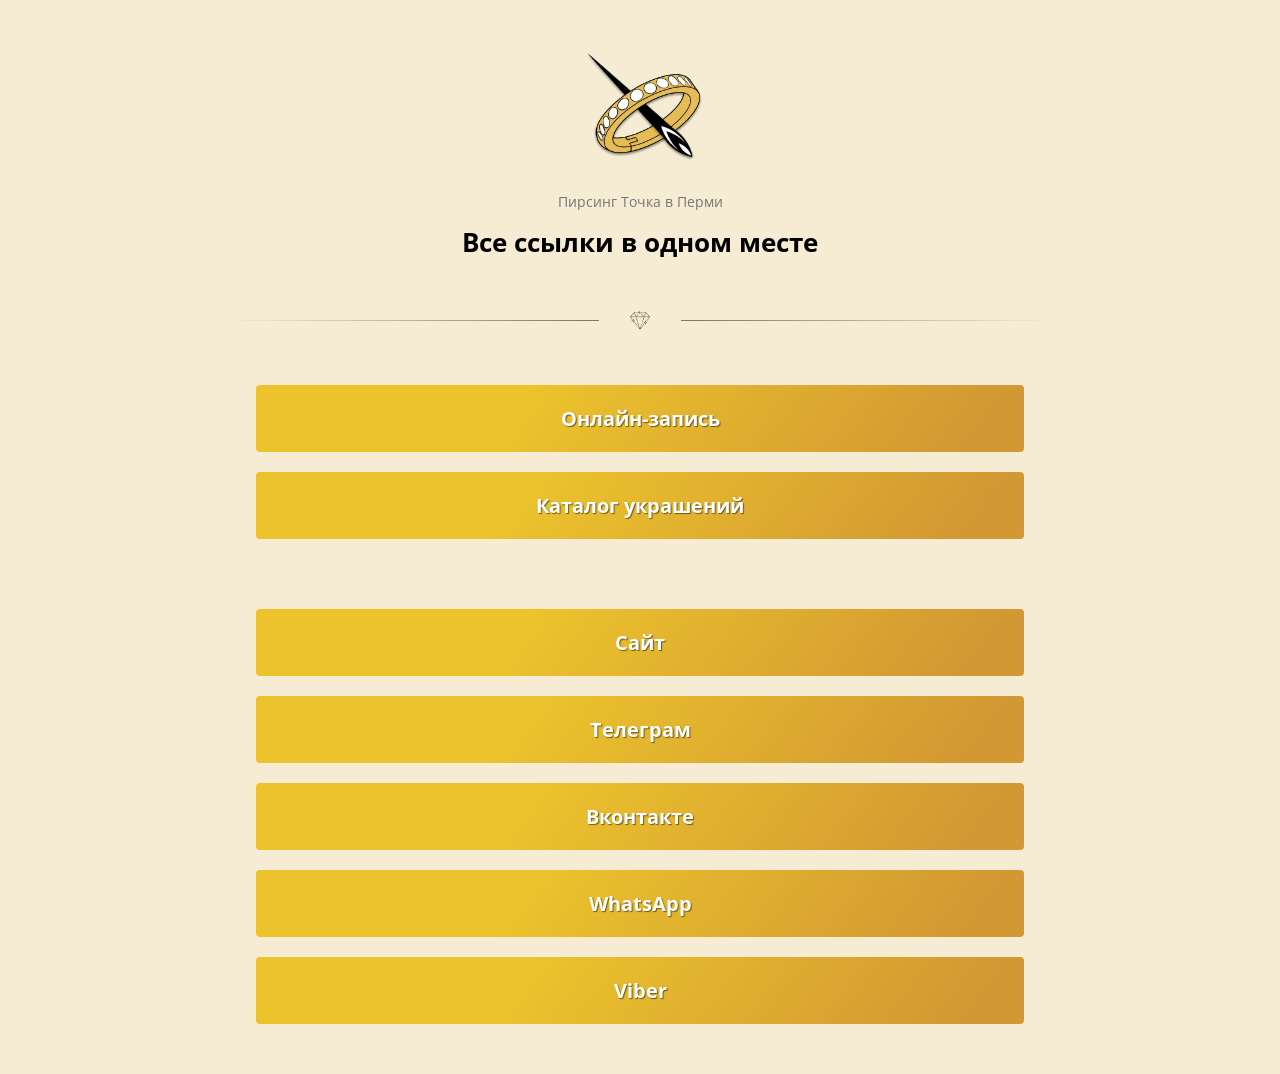
==== index.html @ 172e5ea1 "Add files via upload" ====
<!DOCTYPE html>
<html lang="ru">

<head>
	<title>Главная</title>
	<meta charset="UTF-8">
	<meta name="format-detection" content="telephone=no">
	<link rel="stylesheet" href="css/style.min.css?_v=20230524210618">
	<link rel="shortcut icon" href="favicon.ico">
	<!-- <meta name="robots" content="noindex, nofollow"> -->
	<meta name="viewport" content="width=device-width, initial-scale=1.0">
</head>

<body>
	<div class="wrapper">
		<header class="header">
			<div class="header__container">
				<div class="header__container-logo">
					<div><picture><source srcset="img/logo.webp" type="image/webp"><img class="header__container-logo-img" src="img/logo.png?_v=1684940778383" alt="Пирсинг Точка в Перми"></picture></div>
				</div>
				<div class="header__container-title">
					<h1>Пирсинг Точка в Перми</h1>
				</div>
				<div class="header__container-desc">
					Все ссылки в одном месте
				</div>
				<div class="header__container-delimiter">
					<div class="header__container-delimiter-img0">
						<picture><source srcset="img/diamond.webp" type="image/webp"><img class="header__container-delimiter-img" src="img/diamond.png?_v=1684940778383" alt="Пирсинг алмаз"></picture>
					</div>
				</div>
			</div>
		</header>
		<main class="page">
			<button class="page__btn"><a class="page__btn-link" href="https://dikidi.ru/#widget=109982">Онлайн-запись</a></button>
			<button class="page__btn"><a class="page__btn-link" href="https://vk.com/market-153256844?section=album_4">Каталог украшений</a></button>
			<div class="btn-block">
				<button class="page__btn2"><a class="page__btn-link2" href="http://piercing59.tilda.ws/">Сайт</a></button>
				<button class="page__btn2"><a class="page__btn-link2" href="https://dikidi.ru/#widget=109982">Телеграм</a></button>
				<button class="page__btn2"><a class="page__btn-link2" href="https://vk.com/piercing.perm">Вконтакте</a></button>
				<button class="page__btn2"><a class="page__btn-link2" href="https://wa.me/qr/RDBPQALSNXKYF1">WhatsApp</a></button>
				<button class="page__btn2"><a class="page__btn-link2" href="https://viber.click/79504783436">Viber</a></button>
			</div>
		</main>
		<footer class="footer">
			<div class="footer__container">
			</div>
		</footer>
	</div>
	<!-- <div class="hystmodal" id="myPopup" aria-hidden="true">
	<div class="hystmodal__wrap">
		<div class="hystmodal__window" role="dialog" aria-modal="true">
			<button data-hystclose class="hystmodal__close">Закрыть</button>
		</div>
	</div>
</div>
<div class="hystmodal" id="massageName" aria-hidden="true">
	<div class="hystmodal__wrap">
		<div class="hystmodal__window" role="dialog" aria-modal="true">
			<button data-hystclose class="hystmodal__close">Закрыть</button>
			Сообщение
		</div>
	</div>
</div>
 -->
	<script src="js/app.min.js?_v=20230524210618"></script>
	<script type="text/javascript" src="https://dikidi.ru/assets/js/widget_record/widget2.min.js"></script>
</body>

</html>
---- css/style.min.css ----
@charset "UTF-8";@import url(https://fonts.googleapis.com/css?family=Open+Sans:regular,600,italic&display=swap);*{padding:0;margin:0;border:0}*,:after,:before{-webkit-box-sizing:border-box;box-sizing:border-box}body,html{height:100%;min-width:320px}body{line-height:1;font-family:"Open Sans",sans-serif;font-size:1rem;-ms-text-size-adjust:100%;-moz-text-size-adjust:100%;-webkit-text-size-adjust:100%;-webkit-font-smoothing:antialiased}button,input,textarea{font-family:"Open Sans",sans-serif;font-size:inherit}button{cursor:pointer;color:inherit;background-color:inherit}a{color:inherit}a:link,a:visited{text-decoration:none}a:hover{text-decoration:none}ul li{list-style:none}img{vertical-align:top}h1,h2,h3,h4,h5,h6{font-weight:inherit;font-size:inherit}body{color:#000;background-color:#f6ebd3}.lock body{overflow:hidden;-ms-touch-action:none;touch-action:none}.wrapper{min-height:100%;display:-webkit-box;display:-ms-flexbox;display:flex;-webkit-box-orient:vertical;-webkit-box-direction:normal;-ms-flex-direction:column;flex-direction:column;overflow:hidden}.wrapper>main{-webkit-box-flex:1;-ms-flex:1 1 auto;flex:1 1 auto}.wrapper>*{min-width:0}[class*=__container]{max-width:51.25rem;-webkit-box-sizing:content-box;box-sizing:content-box;margin:0 auto;padding:0 .9375pxrem}[class*=__container_wide]{max-width:105rem}[class*=-ibg]{position:relative}[class*=-ibg] img{position:absolute;width:100%;height:100%;top:0;left:0;-o-object-fit:cover;object-fit:cover}[class*=-ibg_contain] img{-o-object-fit:contain;object-fit:contain}.header__container{display:-webkit-box;display:-ms-flexbox;display:flex;-webkit-box-orient:vertical;-webkit-box-direction:normal;-ms-flex-direction:column;flex-direction:column}.header__container-logo-img{width:150px;height:150px;border-radius:50%;display:block;margin-top:30px;-webkit-filter:drop-shadow(15px 15px 15px #222);filter:drop-shadow(0 0 0 #222)}.header__container-title{font-size:.875rem;color:#757575;margin-top:15px}.header__container-desc{font-size:1.625rem;font-weight:700;margin-top:20px}.header__container-delimiter{margin-top:50px;height:30px;width:100%;position:relative;text-align:center}.header__container-delimiter-img0{margin-top:5px;width:20px;height:20px}.header__container-delimiter-img{width:20px;height:20px}.header__container-delimiter::before{content:"";position:absolute;background:#000;background:-webkit-gradient(linear,left top,right top,from(#000),to(rgba(255,249,241,0)));background:-o-linear-gradient(left,#000 0,rgba(255,249,241,0) 100%);background:linear-gradient(90deg,#000 0,rgba(255,249,241,0) 100%);top:0;left:55%;width:45%;height:1px;opacity:.5;top:50%}.header__container-delimiter::after{content:"";position:absolute;background:#000;background:-webkit-gradient(linear,right top,left top,from(#000),to(rgba(255,249,241,0)));background:-o-linear-gradient(right,#000 0,rgba(255,249,241,0) 100%);background:linear-gradient(-90deg,#000 0,rgba(255,249,241,0) 100%);width:45%;height:1px;opacity:.5;top:50%;right:55%}.page{text-align:center;margin-top:30px;margin-bottom:50px}.page__btn{width:60%;padding:20px 0;margin:20px 0 0 0;border-radius:4px;background:#d29833;background:-o-linear-gradient(143deg,#d29833 8%,#ecc32c 66%);background:linear-gradient(307deg,#d29833 8%,#ecc32c 66%);position:relative;overflow:hidden}.page__btn:hover{background:#ecc32c;background:-o-linear-gradient(143deg,#ecc32c 8%,#d29833 66%);background:linear-gradient(307deg,#ecc32c 8%,#d29833 66%)}.page__btn::before{content:"";position:absolute;top:0;right:0;bottom:0;left:0;background-color:rgba(255,255,255,.6);width:30px;-webkit-transform:translate(-100px) rotate(30deg) scale(2);-ms-transform:translate(-100px) rotate(30deg) scale(2);transform:translate(-100px) rotate(30deg) scale(2);-webkit-animation:button-glare 10s infinite linear;animation:button-glare 10s infinite linear}@-webkit-keyframes button-glare{0%,90%{-webkit-filter:blur(0);filter:blur(0);-webkit-transform:translate(-100px) rotate(30deg) scale(2);transform:translate(-100px) rotate(30deg) scale(2)}100%{-webkit-filter:blur(10px);filter:blur(10px);-webkit-transform:translate(1000px) rotate(30deg) scale(2);transform:translate(1000px) rotate(30deg) scale(2)}}.page .btn-block{margin-top:50px}.page__btn-link{color:#fff;text-shadow:1px 1px 1px rgba(0,0,0,.5);font-size:20px;font-weight:700}.page__btn2{width:60%;padding:20px 0;margin-top:20px;border-radius:4px;background:#d29833;background:-o-linear-gradient(143deg,#d29833 8%,#ecc32c 66%);background:linear-gradient(307deg,#d29833 8%,#ecc32c 66%)}.page__btn2:hover{background:#ecc32c;background:-o-linear-gradient(143deg,#ecc32c 8%,#d29833 66%);background:linear-gradient(307deg,#ecc32c 8%,#d29833 66%)}.page__btn-link2{color:#fff;text-shadow:1px 1px 1px rgba(0,0,0,.5);font-size:20px;font-weight:700}
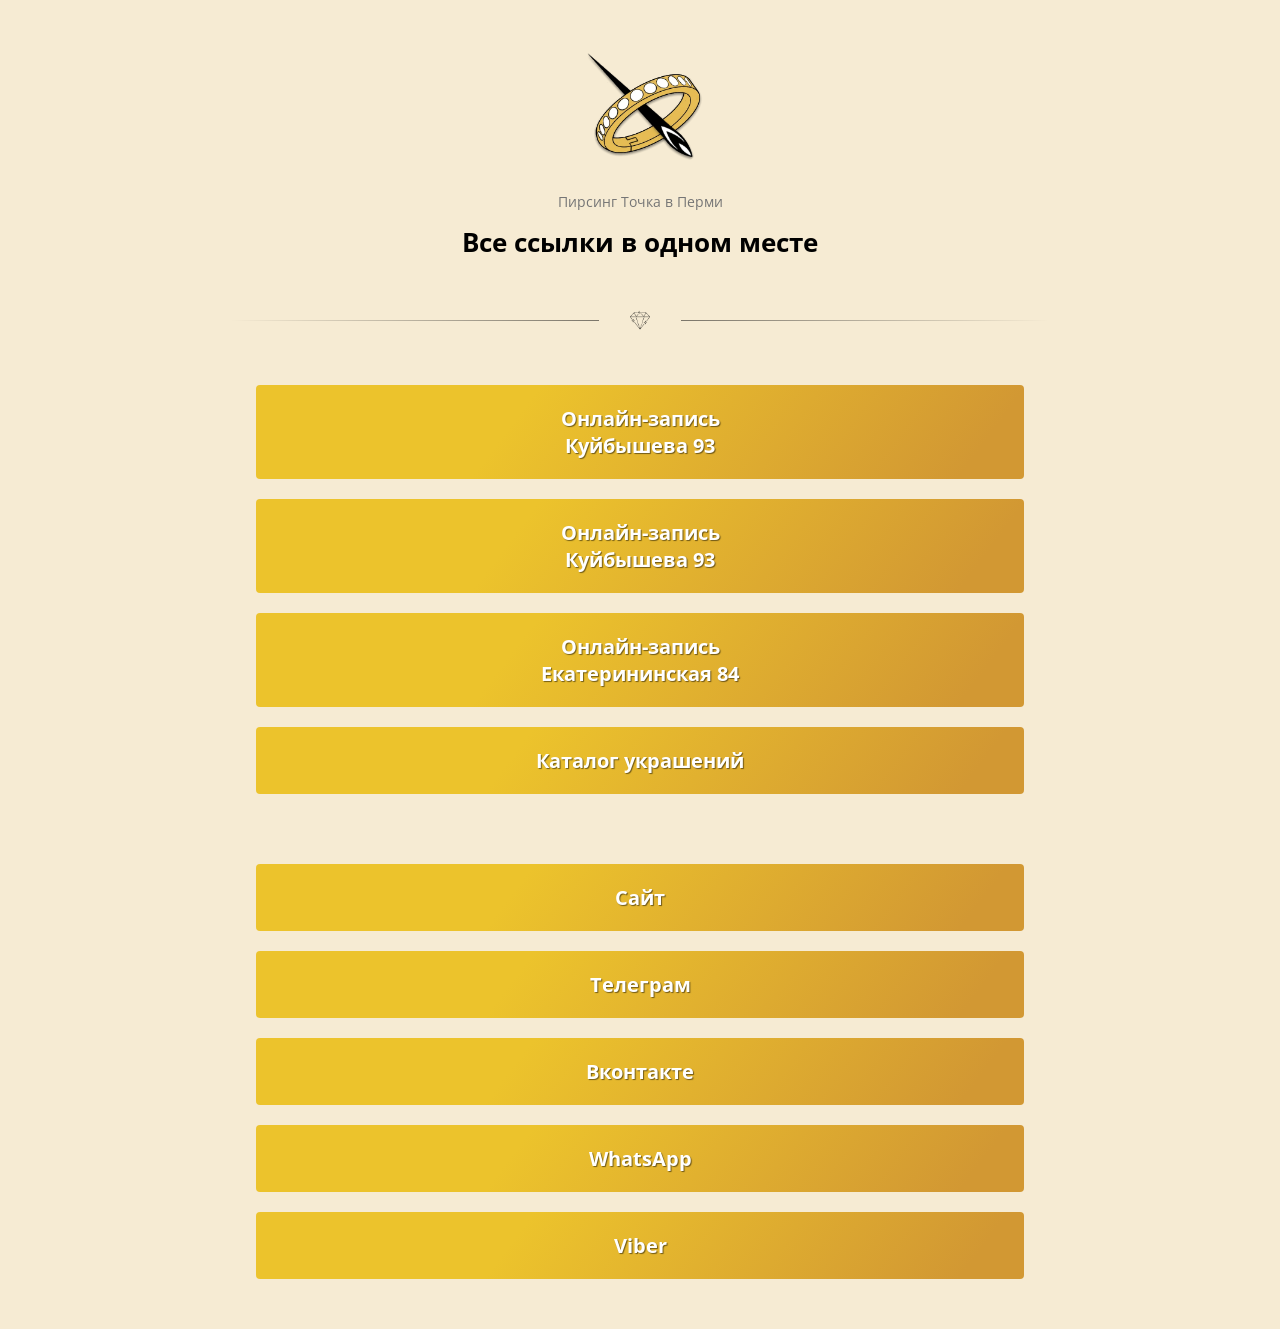
==== commit d870224c: "Update index.html" ====
--- a/index.html
+++ b/index.html
@@ -2,7 +2,7 @@
 <html lang="ru">
 
 <head>
-	<title>Главная</title>
+	<title>Пирсинг Точка в Перми</title>
 	<meta charset="UTF-8">
 	<meta name="format-detection" content="telephone=no">
 	<link rel="stylesheet" href="css/style.min.css?_v=20230524210618">
@@ -32,7 +32,9 @@
 			</div>
 		</header>
 		<main class="page">
-			<button class="page__btn"><a class="page__btn-link" href="https://dikidi.ru/#widget=109982">Онлайн-запись</a></button>
+			<button class="page__btn"><a class="page__btn-link" href="https://dikidi.ru/#widget=109982">Онлайн-запись<br><p>Куйбышева 93</p></a></button>
+			<button class="page__btn"><a class="page__btn-link" href="https://dikidi.ru/#widget=201150">Онлайн-запись<br><p>Куйбышева 93</p></a></button>
+			<button class="page__btn"><a class="page__btn-link" href="https://dikidi.ru/#widget=201607">Онлайн-запись<br><p>Екатерининская 84</p></a></button>
 			<button class="page__btn"><a class="page__btn-link" href="https://vk.com/market-153256844?section=album_4">Каталог украшений</a></button>
 			<div class="btn-block">
 				<button class="page__btn2"><a class="page__btn-link2" href="http://piercing59.tilda.ws/">Сайт</a></button>
@@ -67,4 +69,4 @@
 	<script type="text/javascript" src="https://dikidi.ru/assets/js/widget_record/widget2.min.js"></script>
 </body>
 
-</html>+</html>
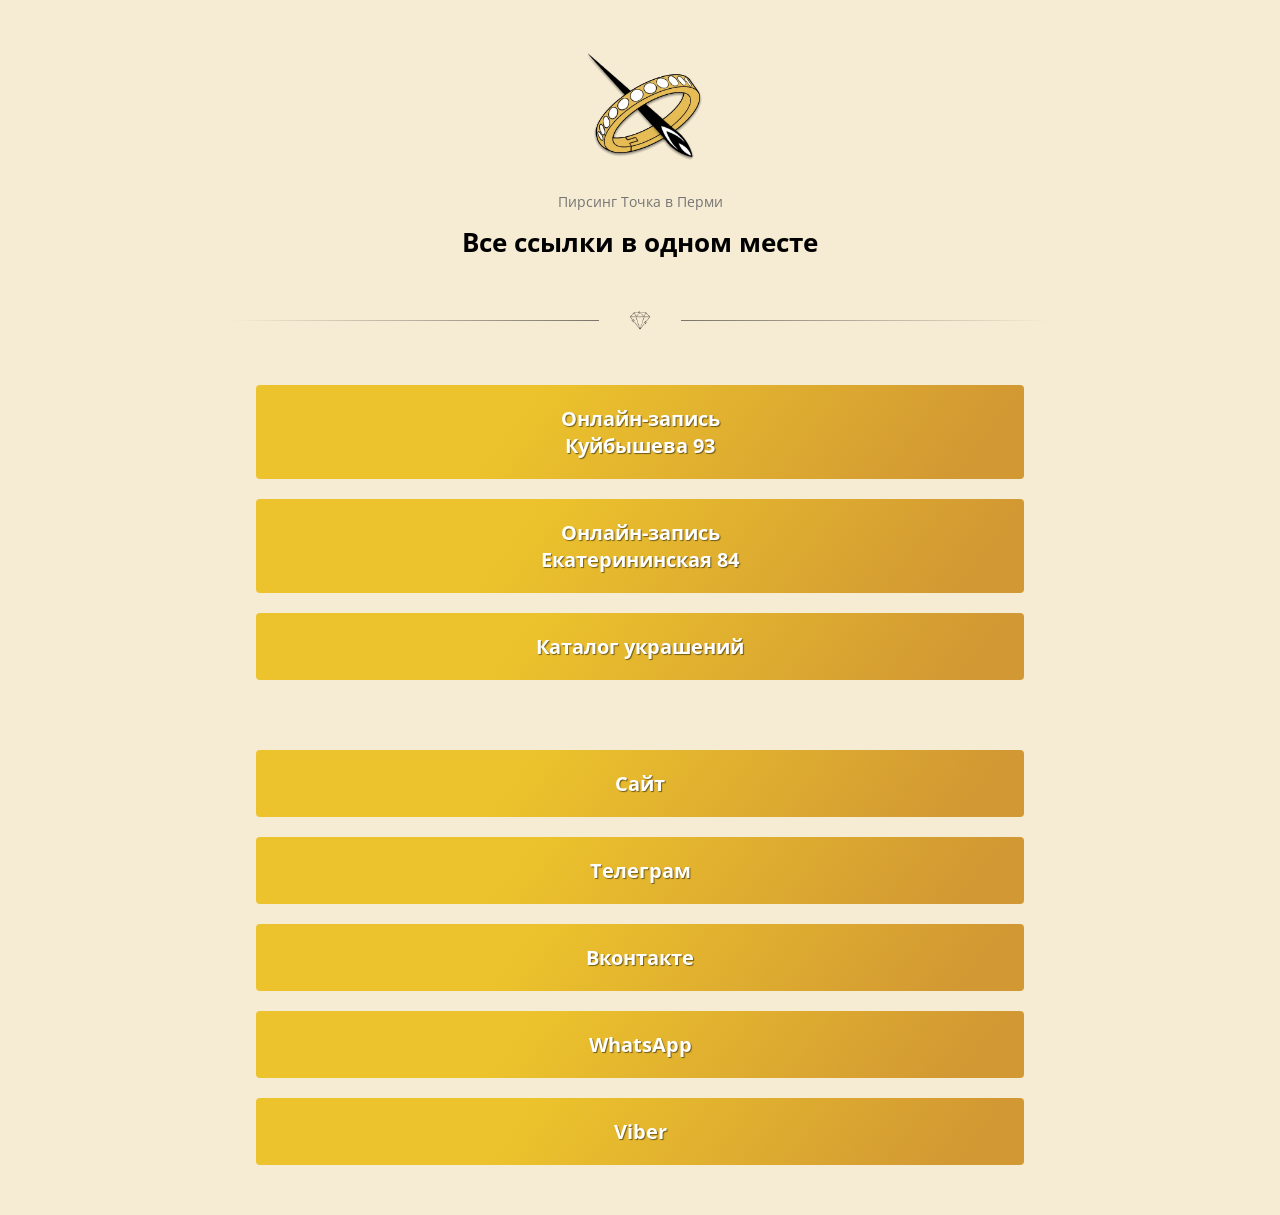
==== commit 8ec6a6ff: "Update index.html" ====
--- a/index.html
+++ b/index.html
@@ -32,8 +32,7 @@
 			</div>
 		</header>
 		<main class="page">
-			<button class="page__btn"><a class="page__btn-link" href="https://dikidi.ru/#widget=109982">Онлайн-запись<br><p>Куйбышева 93</p></a></button>
-			<button class="page__btn"><a class="page__btn-link" href="https://dikidi.ru/#widget=201150">Онлайн-запись<br><p>Куйбышева 93</p></a></button>
+			<button class="page__btn"><a class="page__btn-link" href="https://dikidi.ru/#widget=211587">Онлайн-запись<br><p>Куйбышева 93</p></a></button>
 			<button class="page__btn"><a class="page__btn-link" href="https://dikidi.ru/#widget=201607">Онлайн-запись<br><p>Екатерининская 84</p></a></button>
 			<button class="page__btn"><a class="page__btn-link" href="https://vk.com/market-153256844?section=album_4">Каталог украшений</a></button>
 			<div class="btn-block">
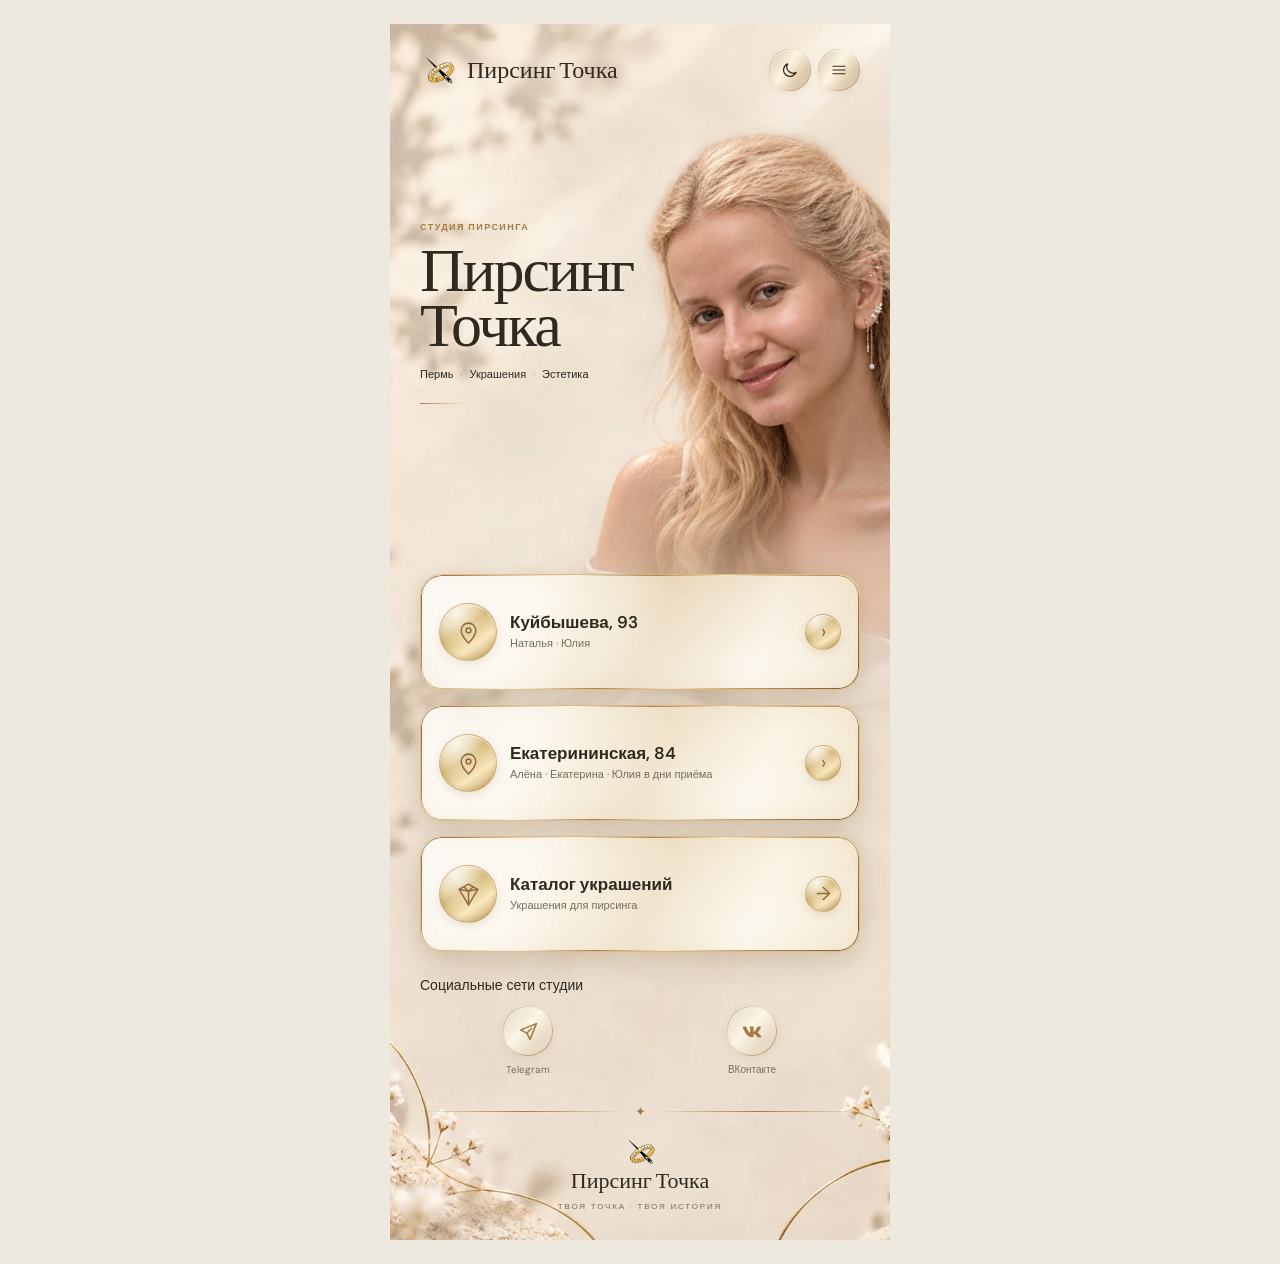
==== commit 103db28f: "Заменить содержимое сайта сборкой из dist" ====
--- a/index.html
+++ b/index.html
@@ -1,71 +1,96 @@
-<!DOCTYPE html>
-<html lang="ru">
+<!doctype html>
+<html lang="ru" data-theme="light">
+  <head>
+    <meta charset="utf-8">
+    <meta name="viewport" content="width=device-width, initial-scale=1">
+    <meta name="theme-color" content="#f3ece2">
+    <meta name="description" content="Студия пирсинга «Пирсинг Точка» в Перми. Два адреса, мастера и каталог украшений.">
+    <title>Пирсинг Точка — студия пирсинга в Перми</title>
+    <link rel="icon" href="logo-light.webp" type="image/png">
+    <link rel="stylesheet" href="style.css">
+    <script src="script.js" defer></script>
+  </head>
+  <body>
+    <main class="page-wrap">
+      <article class="profile profile--home" aria-label="Главная страница студии Пирсинг Точка">
+        <header class="topbar">
+          <a class="brand" href="./" aria-label="Пирсинг Точка — главная">
+            <span class="brand-mark"><img src="logo-light.webp" alt="" width="42" height="42"></span>
+            <span>Пирсинг Точка</span>
+          </a>
+          <div class="topbar-tools">
+            <button class="theme-toggle" id="themeToggle" type="button" aria-label="Переключить на тёмную тему" aria-pressed="false">
+            <svg class="theme-icon" viewBox="0 0 24 24" aria-hidden="true"><path d="M20.2 15.1A8.3 8.3 0 0 1 8.9 3.8 8.7 8.7 0 1 0 20.2 15.1Z"/></svg>
+            <span class="theme-toggle__text">Тёмная тема</span>
+            </button>
+            <button class="menu-toggle" id="menuToggle" type="button" aria-label="Открыть меню" aria-expanded="false" aria-controls="quickMenu">
+              <svg viewBox="0 0 24 24" aria-hidden="true"><path d="M4 7h16M4 12h16M4 17h16"/></svg>
+            </button>
+          </div>
+        </header>
+        <nav class="quick-menu" id="quickMenu" aria-label="Навигация по сайту" hidden>
+          <a href="index.html" aria-current="page"><span>Главная</span></a>
+          <a href="studio-kuibysheva.html"><span>Студия на Куйбышева</span><small>Куйбышева, 93</small></a>
+          <a href="studio-ekaterininskaya.html"><span>Студия на Екатерининской</span><small>Екатерининская, 84</small></a>
+          <a href="alena.html"><span>Мастер Алёна</span><small>Екатерининская, 84</small></a>
+          <a href="natalia.html"><span>Мастер Наталья</span><small>Куйбышева, 93</small></a>
+          <a href="julia.html"><span>Мастер Юлия</span><small>Куйбышева, 93</small></a>
+          <a href="ekaterina.html"><span>Мастер Екатерина</span><small>Екатерининская, 84</small></a>
+        </nav>
+
+        <section class="hero hero--home" aria-labelledby="siteTitle">
+          <div class="portrait-layer portrait-layer--alena portrait-layer--home">
+            <img src="alena.webp" alt="Алёна — мастер пирсинга" fetchpriority="high">
+          </div>
+          <div class="hero-copy home-copy">
+            <p class="eyebrow">Студия пирсинга</p>
+            <h1 id="siteTitle">Пирсинг<br>Точка</h1>
+            <p class="specialties">Пермь <span>·</span> Украшения <span>·</span> Эстетика</p>
+            <div class="metal-rule" aria-hidden="true"></div>
+          </div>
+        </section>
+
+        <section class="actions" aria-label="Адреса студий и каталог">
+          <a class="action-card address-card" href="studio-kuibysheva.html">
+            <span class="action-icon" aria-hidden="true">
+              <svg viewBox="0 0 24 24"><path d="M19 10c0 5-7 12-7 12S5 15 5 10a7 7 0 1 1 14 0Z"/><circle cx="12" cy="10" r="2.3"/></svg>
+            </span>
+            <span class="action-copy"><strong>Куйбышева, 93</strong><small>Наталья · Юлия</small></span>
+            <span class="action-arrow" aria-hidden="true">›</span>
+          </a>
+          <a class="action-card address-card" href="studio-ekaterininskaya.html">
+            <span class="action-icon" aria-hidden="true">
+              <svg viewBox="0 0 24 24"><path d="M19 10c0 5-7 12-7 12S5 15 5 10a7 7 0 1 1 14 0Z"/><circle cx="12" cy="10" r="2.3"/></svg>
+            </span>
+            <span class="action-copy"><strong>Екатерининская, 84</strong><small>Алёна · Екатерина · Юлия в дни приёма</small></span>
+            <span class="action-arrow" aria-hidden="true">›</span>
+          </a>
+          <a class="action-card" id="catalogLink" hidden>
+            <span class="action-icon" aria-hidden="true">
+              <svg viewBox="0 0 24 24"><path d="m12 2 9 5-9 15L3 7l9-5Z"/><path d="m3.5 7 8.5 2 8.5-2M12 9v13M7.5 4.5 12 9l4.5-4.5"/></svg>
+            </span>
+            <span class="action-copy"><strong>Каталог украшений</strong><small>Украшения для пирсинга</small></span>
+            <span class="action-arrow" aria-hidden="true">→</span>
+          </a>
+        </section>
+
+        <section class="social-section" id="socialSection" aria-labelledby="socialHeading" hidden>
+          <h2 id="socialHeading">Социальные сети студии</h2>
+          <nav class="social-links" id="socialLinks" aria-label="Социальные сети"></nav>
+        </section>
+
+        <footer class="footer">
+          <div class="footer-rule" aria-hidden="true"><span>✦</span></div>
+          <img class="footer-logo" src="logo-light.webp" alt="" width="42" height="42">
+          <p class="footer-brand">Пирсинг Точка</p>
+          <p class="footer-tagline">ТВОЯ ТОЧКА · ТВОЯ ИСТОРИЯ</p>
+        </footer>
+      </article>
+    </main>
+  </body>
+</html>
 
-<head>
-	<title>Пирсинг Точка в Перми</title>
-	<meta charset="UTF-8">
-	<meta name="format-detection" content="telephone=no">
-	<link rel="stylesheet" href="css/style.min.css?_v=20230524210618">
-	<link rel="shortcut icon" href="favicon.ico">
-	<!-- <meta name="robots" content="noindex, nofollow"> -->
-	<meta name="viewport" content="width=device-width, initial-scale=1.0">
-</head>
 
-<body>
-	<div class="wrapper">
-		<header class="header">
-			<div class="header__container">
-				<div class="header__container-logo">
-					<div><picture><source srcset="img/logo.webp" type="image/webp"><img class="header__container-logo-img" src="img/logo.png?_v=1684940778383" alt="Пирсинг Точка в Перми"></picture></div>
-				</div>
-				<div class="header__container-title">
-					<h1>Пирсинг Точка в Перми</h1>
-				</div>
-				<div class="header__container-desc">
-					Все ссылки в одном месте
-				</div>
-				<div class="header__container-delimiter">
-					<div class="header__container-delimiter-img0">
-						<picture><source srcset="img/diamond.webp" type="image/webp"><img class="header__container-delimiter-img" src="img/diamond.png?_v=1684940778383" alt="Пирсинг алмаз"></picture>
-					</div>
-				</div>
-			</div>
-		</header>
-		<main class="page">
-			<button class="page__btn"><a class="page__btn-link" href="https://dikidi.ru/#widget=211587">Онлайн-запись<br><p>Куйбышева 93</p></a></button>
-			<button class="page__btn"><a class="page__btn-link" href="https://dikidi.ru/#widget=201607">Онлайн-запись<br><p>Екатерининская 84</p></a></button>
-			<button class="page__btn"><a class="page__btn-link" href="https://vk.com/market-153256844?section=album_4">Каталог украшений</a></button>
-			<div class="btn-block">
-				<button class="page__btn2"><a class="page__btn-link2" href="http://piercing59.tilda.ws/">Сайт</a></button>
-				<button class="page__btn2"><a class="page__btn-link2" href="https://dikidi.ru/#widget=109982">Телеграм</a></button>
-				<button class="page__btn2"><a class="page__btn-link2" href="https://vk.com/piercing.perm">Вконтакте</a></button>
-				<button class="page__btn2"><a class="page__btn-link2" href="https://wa.me/qr/RDBPQALSNXKYF1">WhatsApp</a></button>
-				<button class="page__btn2"><a class="page__btn-link2" href="https://viber.click/79504783436">Viber</a></button>
-			</div>
-		</main>
-		<footer class="footer">
-			<div class="footer__container">
-			</div>
-		</footer>
-	</div>
-	<!-- <div class="hystmodal" id="myPopup" aria-hidden="true">
-	<div class="hystmodal__wrap">
-		<div class="hystmodal__window" role="dialog" aria-modal="true">
-			<button data-hystclose class="hystmodal__close">Закрыть</button>
-		</div>
-	</div>
-</div>
-<div class="hystmodal" id="massageName" aria-hidden="true">
-	<div class="hystmodal__wrap">
-		<div class="hystmodal__window" role="dialog" aria-modal="true">
-			<button data-hystclose class="hystmodal__close">Закрыть</button>
-			Сообщение
-		</div>
-	</div>
-</div>
- -->
-	<script src="js/app.min.js?_v=20230524210618"></script>
-	<script type="text/javascript" src="https://dikidi.ru/assets/js/widget_record/widget2.min.js"></script>
-</body>
 
-</html>
+
+
--- a/style.css
+++ b/style.css
@@ -0,0 +1,683 @@
+@import url('https://fonts.googleapis.com/css2?family=DM+Sans:wght@400;500;600;700&family=Instrument+Serif:ital@0;1&display=swap');
+
+:root {
+  color-scheme: light;
+  --page-text: #30291f;
+  --page-muted: #766c5f;
+  --page-ground: #eee9df;
+  --card-bg: rgba(250, 245, 235, .68);
+  --card-border: rgba(139, 111, 69, .22);
+  --control-bg: rgba(250, 245, 235, .46);
+  --glass-wash: rgba(255, 249, 238, .14);
+  --gold-flash: rgba(255, 247, 222, .78);
+  --gold-edge: rgba(174, 133, 72, .58);
+  --accent-gold: #a47d45;
+  --accent-soft: #ddc99f;
+  --shadow: 0 8px 22px rgba(65, 49, 29, .09);
+  font-synthesis: none;
+  text-rendering: optimizeLegibility;
+  -webkit-font-smoothing: antialiased;
+  -moz-osx-font-smoothing: grayscale;
+}
+
+html[data-theme="dark"] {
+  color-scheme: dark;
+  --page-text: #f1eadf;
+  --page-muted: #c4b9a7;
+  --page-ground: #111610;
+  --card-bg: rgba(18, 25, 19, .72);
+  --card-border: rgba(210, 177, 112, .3);
+  --control-bg: rgba(18, 25, 19, .5);
+  --glass-wash: rgba(219, 205, 169, .08);
+  --gold-flash: rgba(255, 240, 203, .62);
+  --gold-edge: rgba(218, 185, 122, .64);
+  --accent-gold: #d1ae70;
+  --accent-soft: #f0dbac;
+  --shadow: 0 8px 24px rgba(0, 0, 0, .14);
+}
+
+* { box-sizing: border-box; }
+html { min-width: 320px; min-height: 100%; background: var(--page-ground); }
+body {
+  min-width: 320px;
+  min-height: 100vh;
+  margin: 0;
+  color: var(--page-text);
+  background: var(--page-ground);
+  font-family: "DM Sans", Arial, sans-serif;
+  line-height: 1.5;
+  transition: color .25s ease, background-color .25s ease;
+}
+button, a { font: inherit; }
+a { color: inherit; }
+button:focus-visible, a:focus-visible { outline: 2px solid var(--accent-gold); outline-offset: 3px; }
+[hidden] { display: none !important; }
+.visually-hidden { position: absolute; width: 1px; height: 1px; padding: 0; overflow: hidden; clip: rect(0, 0, 0, 0); white-space: nowrap; clip-path: inset(50%); }
+
+.page-wrap { width: min(calc(100% - 28px), 500px); margin: 0 auto; padding: 14px 0 24px; }
+.profile {
+  position: relative;
+  display: flex;
+  flex-direction: column;
+  isolation: isolate;
+  min-height: 0;
+  --page-gutter: clamp(17px, 5vw, 30px);
+  padding: 14px var(--page-gutter) 24px;
+  overflow: hidden;
+  background: transparent;
+}
+.profile::before {
+  position: absolute;
+  z-index: -1;
+  inset: 0;
+  background: url("light-background.webp") center top / cover no-repeat;
+  content: "";
+  pointer-events: none;
+}
+html[data-theme="dark"] .profile::before { background-image: url("dark-background.webp"); }
+.topbar {
+  position: relative;
+  z-index: 8;
+  display: flex;
+  align-items: center;
+  justify-content: space-between;
+  gap: 10px;
+  min-height: 58px;
+  padding: 7px 0;
+  border: 0;
+  border-radius: 0;
+  background: transparent;
+  box-shadow: none;
+  backdrop-filter: blur(5px);
+  -webkit-backdrop-filter: blur(5px);
+}
+.brand { display: inline-flex; min-width: 0; align-items: center; gap: 9px; color: var(--page-text); text-decoration: none; font: 24px/1 "Instrument Serif", Georgia, serif; white-space: nowrap; }
+.brand-mark { display: grid; width: 38px; height: 38px; flex: 0 0 38px; place-items: center; }
+.brand-mark img, .footer-logo { width: 100%; height: 100%; object-fit: contain; }
+.topbar-tools { display: flex; flex: 0 0 auto; align-items: center; gap: 7px; }
+.theme-toggle, .menu-toggle {
+  display: inline-flex;
+  min-width: 42px;
+  min-height: 42px;
+  align-items: center;
+  justify-content: center;
+  gap: 7px;
+  padding: 8px 10px;
+  border: 1px solid transparent;
+  border-radius: 999px;
+  color: var(--page-text);
+  background: linear-gradient(var(--control-bg), var(--control-bg)) padding-box, linear-gradient(125deg, rgba(137,96,43,.58), rgba(255,244,215,.92) 43%, rgba(174,133,72,.66) 72%, rgba(115,79,36,.56)) border-box;
+  box-shadow: inset 0 1px 0 rgba(255,255,255,.58), 0 3px 10px rgba(91,66,34,.08);
+  backdrop-filter: blur(10px) saturate(112%);
+  -webkit-backdrop-filter: blur(10px) saturate(112%);
+  cursor: pointer;
+  transition: border-color .2s ease, transform .2s ease;
+}
+.theme-toggle:hover, .menu-toggle:hover { border-color: transparent; transform: translateY(-1px); box-shadow: inset 0 1px 0 rgba(255,255,255,.72), 0 4px 13px rgba(159,119,57,.2); }
+html[data-theme="dark"] .theme-toggle,
+html[data-theme="dark"] .menu-toggle {
+  background: linear-gradient(var(--control-bg),var(--control-bg)) padding-box, linear-gradient(125deg,rgba(119,86,43,.82),rgba(240,217,168,.88) 43%,rgba(189,152,91,.78) 72%,rgba(103,72,33,.76)) border-box;
+  box-shadow: inset 0 1px 0 rgba(255,255,255,.12), 0 3px 12px rgba(0,0,0,.14);
+}
+.theme-icon, .menu-toggle svg { width: 18px; height: 18px; fill: none; stroke: currentColor; stroke-width: 1.6; stroke-linecap: round; stroke-linejoin: round; }
+.theme-toggle { width: 42px; min-width: 42px; padding: 0; }
+.theme-toggle__text { display: none; }
+.menu-toggle { width: 42px; padding: 9px; }
+.quick-menu {
+  position: absolute;
+  z-index: 6;
+  top: 82px;
+  right: clamp(17px, 5vw, 28px);
+  display: grid;
+  min-width: 210px;
+  gap: 2px;
+  padding: 7px;
+  border: 1px solid var(--card-border);
+  border-radius: 16px;
+  background: var(--card-bg);
+  box-shadow: var(--shadow);
+  backdrop-filter: blur(14px);
+}
+.quick-menu a { display: flex; min-height: 54px; flex-direction: column; align-items: flex-start; justify-content: center; gap: 2px; padding: 8px 11px; border-radius: 10px; color: var(--page-text); font-size: 13px; text-decoration: none; }
+.quick-menu a small { color: var(--page-muted); font-size: 10px; line-height: 1.35; }
+.quick-menu a:hover, .quick-menu a[aria-current="page"] { background: rgba(170, 135, 78, .12); }
+
+.hero { position: relative; z-index: 1; min-height: 505px; margin-top: 7px; padding: 75px 0 76px; }
+.hero--home { min-height: 410px; padding: 42px 0 68px; }
+.hero-copy.home-copy { width: 60%; max-width: 245px; padding-top: 15px; }
+.home-copy h1 { font-size: clamp(40px, 12vw, 62px); line-height: .9; letter-spacing: -.035em; }
+.home-copy .eyebrow { max-width: 185px; font-size: 9px; letter-spacing: .16em; }
+.home-copy .specialties { max-width: 190px; margin-top: 12px; font-size: 11px; }
+.hero--home .portrait-layer { top: -34px; width: 100%; height: 680px; }
+.hero--home .portrait-layer img { right: clamp(-100px, -20vw, -64px); width: min(100%, 450px); }
+.portrait-layer {
+  position: absolute;
+  z-index: 1;
+  top: -68px;
+  right: calc(0px - var(--page-gutter));
+  width: 83%;
+  height: 680px;
+  pointer-events: none;
+}
+.portrait-layer img {
+  position: absolute;
+  top: 0;
+  right: 0;
+  display: block;
+  width: min(140%, 450px);
+  max-width: none;
+  height: auto;
+  object-fit: contain;
+  object-position: right top;
+  -webkit-mask-image: linear-gradient(to bottom, #000 0%, #000 56%, rgba(0,0,0,.9) 67%, rgba(0,0,0,.62) 79%, rgba(0,0,0,.22) 92%, transparent 100%);
+  mask-image: linear-gradient(to bottom, #000 0%, #000 56%, rgba(0,0,0,.9) 67%, rgba(0,0,0,.62) 79%, rgba(0,0,0,.22) 92%, transparent 100%);
+}
+.portrait-layer--alena img,
+.portrait-layer--julia img { right: -96px; }
+.portrait-layer--natalia img { right: 0; width: min(125%, 400px); }
+.portrait-layer--ekaterina img { right: -56px; }
+.hero::after {
+  position: absolute;
+  z-index: 2;
+  right: -8%;
+  bottom: -78px;
+  width: 76%;
+  height: 245px;
+  border-radius: 50%;
+  background: radial-gradient(ellipse at 68% 50%, var(--glass-wash), transparent 72%);
+  -webkit-backdrop-filter: blur(11px) saturate(108%);
+  backdrop-filter: blur(11px) saturate(108%);
+  -webkit-mask-image: radial-gradient(ellipse at 68% 50%, #000 0%, rgba(0,0,0,.65) 45%, transparent 76%);
+  mask-image: radial-gradient(ellipse at 68% 50%, #000 0%, rgba(0,0,0,.65) 45%, transparent 76%);
+  content: "";
+  pointer-events: none;
+}
+.hero-copy { position: relative; z-index: 3; width: 64%; max-width: 260px; padding: 50px 0 0; text-shadow: 0 1px 8px rgba(248, 242, 232, .72); }
+html[data-theme="dark"] .hero-copy { text-shadow: 0 1px 9px rgba(15, 20, 16, .92); }
+.eyebrow { margin: 0 0 8px; color: var(--accent-gold); font-size: 10px; font-weight: 700; letter-spacing: .2em; text-transform: uppercase; }
+h1, h2, .footer-brand { font-family: "Instrument Serif", Georgia, serif; font-weight: 400; }
+h1 { margin: 0; font-size: clamp(58px, 16vw, 74px); line-height: .95; letter-spacing: -.035em; }
+.specialties { max-width: 245px; margin: 15px 0 0; font-size: 13px; line-height: 1.55; }
+.specialties span { padding: 0 4px; color: var(--accent-gold); }
+.metal-rule { width: 52px; height: 1px; margin: 20px 0 20px; background: linear-gradient(90deg, var(--accent-gold), var(--accent-soft), transparent); }
+.address { display: flex; align-items: flex-start; gap: 9px; max-width: 205px; margin: 0; color: var(--page-text); font-size: 12px; line-height: 1.45; text-decoration: none; }
+.address svg { width: 21px; height: 21px; flex: 0 0 21px; margin-top: 1px; fill: none; stroke: var(--accent-gold); stroke-width: 1.5; stroke-linecap: round; stroke-linejoin: round; }
+.address small { color: var(--page-muted); font-size: 11px; }
+
+.actions { position: relative; z-index: 3; display: grid; gap: 13px; margin: -65px 0 0; }
+.booking-dialog {
+  position: fixed;
+  z-index: 50;
+  inset: 0;
+  display: grid;
+  place-items: center;
+  padding: 22px;
+  background: rgba(18, 20, 16, .52);
+  backdrop-filter: blur(6px);
+  -webkit-backdrop-filter: blur(6px);
+}
+.booking-dialog__panel {
+  position: relative;
+  width: min(100%, 380px);
+  padding: 34px 26px 25px;
+  border: 1px solid transparent;
+  border-radius: 24px;
+  color: var(--page-text);
+  text-align: center;
+  background: linear-gradient(var(--page-ground),var(--page-ground)) padding-box, linear-gradient(130deg,#8b622d,#d4b579 20%,#fff4d6 38%,#ad8042 56%,#f9e8bd 74%,#775126) border-box;
+  box-shadow: inset 0 1px 0 rgba(255,255,255,.62), 0 22px 70px rgba(0,0,0,.28), 0 2px 18px rgba(197,157,87,.18);
+}
+.booking-dialog__close {
+  position: absolute;
+  top: 11px;
+  right: 11px;
+  display: grid;
+  width: 36px;
+  height: 36px;
+  place-items: center;
+  padding: 0;
+  border: 1px solid var(--card-border);
+  border-radius: 50%;
+  color: var(--accent-gold);
+  background: var(--control-bg);
+  cursor: pointer;
+  font-size: 22px;
+  line-height: 1;
+}
+.booking-dialog__icon {
+  display: grid;
+  width: 48px;
+  height: 48px;
+  margin: 0 auto 16px;
+  place-items: center;
+  border: 1px solid rgba(174,133,72,.52);
+  border-radius: 50%;
+  color: #916a35;
+  background: radial-gradient(ellipse at 30% 16%,#fff 0%,transparent 55%),linear-gradient(145deg,#f7e8c3,#d7b979 52%,#f8e8be);
+  box-shadow: inset 0 1px 0 rgba(255,255,255,.8),0 4px 14px rgba(118,83,35,.14);
+  font: 600 21px/1 "DM Sans",Arial,sans-serif;
+}
+.booking-dialog h2 { margin: 0 0 10px; font: 400 30px/1.1 "Instrument Serif",Georgia,serif; }
+.booking-dialog p { margin: 0; color: var(--page-muted); font-size: 13px; line-height: 1.6; }
+.booking-dialog__continue {
+  width: 100%;
+  min-height: 48px;
+  margin-top: 22px;
+  padding: 11px 16px;
+  border: 1px solid rgba(164,125,69,.42);
+  border-radius: 999px;
+  color: var(--page-text);
+  background: rgba(164,125,69,.07);
+  box-shadow: inset 0 1px 0 rgba(255,255,255,.34);
+  cursor: pointer;
+  font-size: 13px;
+  font-weight: 500;
+  transition: background-color .18s ease, border-color .18s ease;
+}
+.booking-dialog__continue:hover { border-color: var(--accent-gold); background: rgba(164,125,69,.14); }
+html[data-theme="dark"] .booking-dialog__panel { box-shadow: inset 0 1px 0 rgba(255,255,255,.12),0 22px 70px rgba(0,0,0,.46),0 2px 18px rgba(207,174,112,.16); }
+html[data-theme="dark"] .booking-dialog__continue { border-color: rgba(218,185,122,.42); background: rgba(207,174,112,.06); box-shadow: inset 0 1px 0 rgba(255,255,255,.08); }
+html[data-theme="dark"] .booking-dialog__continue:hover { border-color: var(--accent-soft); background: rgba(207,174,112,.13); }
+.action-card {
+  position: relative;
+  display: flex;
+  min-height: 108px;
+  align-items: center;
+  gap: 13px;
+  padding: 14px 15px;
+  overflow: hidden;
+  border: 1px solid var(--card-border);
+  border-radius: 21px;
+  color: var(--page-text);
+  text-decoration: none;
+  background: var(--card-bg);
+  backdrop-filter: blur(14px) saturate(115%);
+  -webkit-backdrop-filter: blur(14px) saturate(115%);
+  box-shadow: inset 0 1px 0 rgba(255, 255, 255, .16), inset 0 -1px 0 rgba(160, 119, 55, .08), 0 12px 28px rgba(65, 49, 29, .09);
+  transition: transform .2s ease, border-color .2s ease, background-color .3s ease;
+}
+.action-card::before,
+.action-card::after {
+  position: absolute;
+  z-index: 0;
+  content: "";
+  pointer-events: none;
+}
+.action-card::before {
+  inset: 0;
+  border-radius: inherit;
+  padding: 1px;
+  background: linear-gradient(118deg, rgba(139,98,45,.56), rgba(247,231,191,.86) 22%, rgba(179,139,77,.3) 45%, rgba(243,223,176,.78) 68%, rgba(121,83,42,.54));
+  -webkit-mask: linear-gradient(#fff 0 0) content-box, linear-gradient(#fff 0 0);
+  -webkit-mask-composite: xor;
+  mask-composite: exclude;
+  filter: drop-shadow(0 0 2px rgba(198,160,94,.14));
+}
+.action-card::after {
+  inset: 0;
+  border-radius: inherit;
+  background: linear-gradient(118deg, rgba(255,255,255,.1), transparent 34%), radial-gradient(ellipse at 92% 0%, rgba(196,157,91,.09), transparent 48%);
+}
+.action-card > * { position: relative; z-index: 1; }
+html[data-theme="dark"] .action-card::before {
+  background: linear-gradient(118deg, rgba(119,86,43,.7), rgba(240,217,168,.82) 22%, rgba(155,118,61,.4) 45%, rgba(243,217,159,.75) 68%, rgba(103,72,33,.66));
+  filter: drop-shadow(0 0 4px rgba(207,174,112,.22));
+}
+html[data-theme="dark"] .action-card::after {
+  background: linear-gradient(112deg, transparent 8%, rgba(255,255,255,.13) 24%, transparent 39%), radial-gradient(ellipse at 92% 0%, rgba(207,174,112,.1), transparent 48%);
+}
+.action-card:hover { transform: translateY(-2px); border-color: var(--accent-gold); }
+.action-card.is-unconfigured { cursor: default; }
+.action-card.is-unconfigured:hover { transform: none; }
+.action-card:not(.action-card--primary):not(:is(#catalogLink, .address-card)) .action-icon,
+.action-card:not(.action-card--primary):not(:is(#catalogLink, .address-card)) .action-arrow {
+  border-color: rgba(174,133,72,.38);
+  background: radial-gradient(ellipse at 30% 16%,rgba(255,255,255,.48),transparent 55%),linear-gradient(145deg,rgba(238,219,177,.4),rgba(255,255,255,.1));
+  box-shadow: inset 0 1px 0 rgba(255,255,255,.48), 0 2px 8px rgba(102,76,38,.08);
+}
+html[data-theme="dark"] .action-card:not(.action-card--primary):not(:is(#catalogLink, .address-card)) .action-icon,
+html[data-theme="dark"] .action-card:not(.action-card--primary):not(:is(#catalogLink, .address-card)) .action-arrow {
+  border-color: rgba(218,185,122,.44);
+  background: radial-gradient(ellipse at 30% 16%,rgba(255,255,255,.18),transparent 55%),linear-gradient(145deg,rgba(207,174,112,.2),rgba(255,255,255,.045));
+  box-shadow: inset 0 1px 0 rgba(255,255,255,.2), 0 2px 9px rgba(0,0,0,.15);
+}
+.action-card:not(.action-card--primary):not(:is(#catalogLink, .address-card)) {
+  box-shadow: inset 0 1px 0 rgba(255,255,255,.24), inset 0 -1px 0 rgba(160,119,55,.1), 0 10px 24px rgba(65,49,29,.1), 0 2px 10px rgba(197,157,87,.09);
+}
+.action-card:not(.action-card--primary):not(:is(#catalogLink, .address-card))::after {
+  background: linear-gradient(112deg, transparent 8%, rgba(255,255,255,.2) 23%, transparent 38%), radial-gradient(ellipse at 92% 0%, rgba(196,157,91,.1), transparent 48%);
+}
+html[data-theme="dark"] .action-card:not(.action-card--primary):not(:is(#catalogLink, .address-card)) {
+  box-shadow: inset 0 1px 0 rgba(255,255,255,.1), inset 0 -1px 0 rgba(0,0,0,.18), 0 10px 24px rgba(0,0,0,.18), 0 2px 12px rgba(207,174,112,.1);
+}
+.action-card--primary, :is(#catalogLink, .address-card) {
+  border-color: rgba(174, 133, 72, .48);
+  background:
+    linear-gradient(112deg, rgba(255,255,255,.76) 0%, rgba(255,250,238,.52) 28%, rgba(230,210,170,.32) 53%, rgba(255,252,244,.7) 76%, rgba(242,229,203,.54) 100%),
+    var(--card-bg);
+  box-shadow: inset 0 1px 0 rgba(255,255,255,.72), inset 0 -1px 0 rgba(157,115,52,.12), inset 0 0 22px rgba(198,158,88,.1), 0 13px 30px rgba(76,56,30,.12), 0 3px 16px rgba(197,157,87,.18);
+}
+.action-card--primary::before, :is(#catalogLink, .address-card)::before {
+  inset: 0;
+  height: auto;
+  border-radius: inherit;
+  padding: 1px;
+  background: linear-gradient(118deg, #8b622d 0%, #d4b579 17%, #fff4d6 31%, #ad8042 47%, #f9e8bd 61%, #c19a5b 77%, #775126 100%);
+  -webkit-mask: linear-gradient(#fff 0 0) content-box, linear-gradient(#fff 0 0);
+  -webkit-mask-composite: xor;
+  mask-composite: exclude;
+  filter: drop-shadow(0 0 3px rgba(198,160,94,.18));
+}
+.action-card--primary::after, :is(#catalogLink, .address-card)::after {
+  padding: 2px;
+  background: conic-gradient(from var(--border-glint-angle), transparent 0deg 316deg, rgba(255,246,220,.28) 328deg, #fff9e9 337deg, rgba(255,230,179,.62) 345deg, transparent 356deg);
+  -webkit-mask: linear-gradient(#fff 0 0) content-box, linear-gradient(#fff 0 0);
+  -webkit-mask-composite: xor;
+  mask-composite: exclude;
+  filter: drop-shadow(0 0 4px rgba(255,235,190,.48));
+  animation: border-glint 7s linear infinite;
+}
+:is(#catalogLink, .address-card)::after {
+  padding: 0;
+  background: linear-gradient(112deg, transparent 8%, rgba(255,255,255,.28) 24%, transparent 40%), radial-gradient(ellipse at 90% 0%, rgba(235,207,152,.16), transparent 52%);
+  -webkit-mask: none;
+  mask: none;
+  filter: none;
+  animation: none;
+}
+html[data-theme="dark"] :is(#catalogLink, .address-card)::after {
+  padding: 2px;
+  background: conic-gradient(from 335deg, transparent 0deg 300deg, rgba(255,239,198,.16) 314deg, #fff1ca 329deg, rgba(255,220,155,.7) 342deg, transparent 356deg);
+  -webkit-mask: linear-gradient(#fff 0 0) content-box, linear-gradient(#fff 0 0);
+  -webkit-mask-composite: xor;
+  mask-composite: exclude;
+  filter: drop-shadow(0 0 7px rgba(238,203,137,.68));
+  animation: none;
+}
+.action-card--primary .action-icon, :is(#catalogLink, .address-card) .action-icon,
+.action-card--primary .action-arrow, :is(#catalogLink, .address-card) .action-arrow {
+  border-color: rgba(173,128,61,.48);
+  color: #916a35;
+  background: radial-gradient(ellipse at 30% 16%, rgba(255,255,255,.78), transparent 52%), linear-gradient(145deg, #f7e8c3 0%, #d7b979 42%, #f8e8be 68%, #c49a59 100%);
+  box-shadow: inset 0 1px 0 rgba(255,255,255,.82), inset 0 -2px 5px rgba(105,72,29,.16), 0 3px 10px rgba(118,83,35,.14);
+}
+html[data-theme="dark"] .action-card--primary, html[data-theme="dark"] :is(#catalogLink, .address-card) {
+  border-color: rgba(218, 185, 122, .48);
+  background:
+    linear-gradient(112deg, rgba(48,43,31,.78) 0%, rgba(58,50,35,.7) 30%, rgba(102,79,43,.34) 53%, rgba(43,43,32,.76) 78%, rgba(30,39,30,.84) 100%),
+    var(--card-bg);
+  box-shadow: inset 0 1px 0 rgba(255,255,255,.2), inset 0 -1px 0 rgba(0,0,0,.22), inset 0 0 24px rgba(207,174,112,.12), 0 13px 30px rgba(0,0,0,.22), 0 3px 18px rgba(207,174,112,.18);
+}
+html[data-theme="dark"] .action-card--primary::before, html[data-theme="dark"] :is(#catalogLink, .address-card)::before {
+  background: linear-gradient(118deg, #77562b 0%, #c6a365 17%, #fff0c6 31%, #95703d 47%, #f3d99f 61%, #b38d52 77%, #674821 100%);
+  filter: drop-shadow(0 0 4px rgba(218,185,122,.24));
+}
+html[data-theme="dark"] .action-card--primary::after, html[data-theme="dark"] :is(#catalogLink, .address-card)::after {
+  background: conic-gradient(from var(--border-glint-angle), transparent 0deg 316deg, rgba(255,239,198,.2) 328deg, #fff1ca 337deg, rgba(255,220,155,.48) 345deg, transparent 356deg);
+  filter: drop-shadow(0 0 5px rgba(238,203,137,.58));
+}
+@property --border-glint-angle { syntax: "<angle>"; inherits: false; initial-value: 0deg; }
+@keyframes border-glint { to { --border-glint-angle: 360deg; } }
+.action-card--primary:hover::after,
+.action-card--primary:focus-visible::after { animation-duration: 3.2s; }
+.action-card--primary .action-icon, :is(#catalogLink, .address-card) .action-icon,
+.action-card--primary .action-arrow, :is(#catalogLink, .address-card) .action-arrow { transition: transform .35s ease, box-shadow .35s ease; }
+.action-card--primary:hover .action-icon { transform: scale(1.035); }
+.action-card--primary:hover .action-arrow { transform: translateX(2px); box-shadow: 0 0 14px rgba(197,157,87,.24), inset 0 1px 0 rgba(255,255,255,.3); }
+:is(#catalogLink, .address-card),
+:is(#catalogLink, .address-card)::before,
+:is(#catalogLink, .address-card)::after,
+:is(#catalogLink, .address-card) .action-icon,
+:is(#catalogLink, .address-card) .action-arrow { transition: none; animation: none; }
+:is(#catalogLink, .address-card):hover { transform: none; }
+:is(#catalogLink, .address-card):hover .action-icon,
+:is(#catalogLink, .address-card):hover .action-arrow { transform: none; }
+html[data-theme="dark"] .action-card--primary .action-icon, html[data-theme="dark"] :is(#catalogLink, .address-card) .action-icon,
+html[data-theme="dark"] .action-card--primary .action-arrow, html[data-theme="dark"] :is(#catalogLink, .address-card) .action-arrow {
+  border-color: rgba(239,211,156,.62);
+  color: #49351c;
+  background: radial-gradient(ellipse at 30% 16%, rgba(255,255,255,.88), transparent 52%), linear-gradient(145deg, #f4dfb0 0%, #c49b59 42%, #f2dba7 68%, #9d743b 100%);
+  box-shadow: inset 0 1px 0 rgba(255,255,255,.9), inset 0 -2px 5px rgba(72,48,20,.2), 0 3px 11px rgba(0,0,0,.2);
+}
+.action-icon {
+  position: relative;
+  display: grid;
+  width: 54px;
+  height: 54px;
+  flex: 0 0 54px;
+  place-items: center;
+  border: 1px solid rgba(174, 133, 72, .3);
+  border-radius: 50%;
+  color: var(--accent-gold);
+  background: radial-gradient(ellipse at 30% 17%, rgba(255,255,255,.38), transparent 56%), linear-gradient(145deg, rgba(238,219,177,.24), rgba(255,255,255,.06));
+  box-shadow: inset 0 1px 0 rgba(255,255,255,.38), inset 0 -5px 10px rgba(133,99,46,.06), 0 3px 13px rgba(102,76,38,.08);
+}
+.action-icon::before {
+  position: absolute;
+  z-index: 0;
+  top: 2px;
+  right: 12px;
+  left: 12px;
+  height: 1px;
+  border-radius: 50%;
+  background: linear-gradient(90deg, transparent, var(--gold-flash), transparent);
+  content: "";
+  pointer-events: none;
+}
+.action-icon svg { position: relative; z-index: 1; }
+html[data-theme="dark"] .action-icon {
+  border-color: rgba(218,185,122,.34);
+  background: radial-gradient(ellipse at 30% 17%, rgba(255,255,255,.2), transparent 56%), linear-gradient(145deg, rgba(207,174,112,.18), rgba(255,255,255,.035));
+  box-shadow: inset 0 1px 0 rgba(255,255,255,.2), inset 0 -5px 10px rgba(0,0,0,.1), 0 3px 13px rgba(0,0,0,.12);
+}
+.action-icon svg { width: 25px; height: 25px; fill: none; stroke: currentColor; stroke-width: 1.45; stroke-linecap: round; stroke-linejoin: round; }
+.action-copy { flex: 1; min-width: 0; }
+.action-copy strong { display: block; margin-bottom: 3px; font-size: 16px; font-weight: 600; line-height: 1.25; }
+.action-copy small { display: block; color: var(--page-muted); font-size: 11px; line-height: 1.45; }
+.action-arrow { display: grid; width: 36px; height: 36px; flex: 0 0 36px; place-items: center; border: 1px solid rgba(174,133,72,.28); border-radius: 50%; color: var(--accent-gold); background: radial-gradient(ellipse at 30% 15%, rgba(255,255,255,.24), transparent 62%), rgba(255,255,255,.05); box-shadow: inset 0 1px 0 rgba(255,255,255,.22), 0 2px 8px rgba(95,70,35,.05); font-size: 19px; }
+.action-arrow svg { width: 16px; height: 16px; fill: none; stroke: currentColor; stroke-width: 1.8; stroke-linecap: round; stroke-linejoin: round; }
+html[data-theme="dark"] .action-arrow { border-color: rgba(218,185,122,.34); background: radial-gradient(ellipse at 30% 15%, rgba(255,255,255,.12), transparent 62%), rgba(207,174,112,.06); }
+.social-section { position: relative; z-index: 2; margin-top: 24px; }
+.social-section h2 { margin: 0 0 12px; font: 500 14px "DM Sans", Arial, sans-serif; }
+.social-links { display: flex; flex-wrap: wrap; justify-content: space-between; gap: 12px 8px; }
+.social-link { display: grid; min-width: 54px; flex: 1 1 54px; justify-items: center; gap: 6px; color: var(--page-muted); font-size: 10px; text-decoration: none; }
+.social-icon { display: grid; width: 46px; height: 46px; place-items: center; border: 1px solid var(--card-border); border-radius: 50%; color: var(--accent-gold); background: var(--card-bg); transition: transform .2s ease, border-color .2s ease; }
+.social-icon { border-color: transparent; background: linear-gradient(var(--card-bg),var(--card-bg)) padding-box, linear-gradient(135deg,rgba(137,96,43,.58),rgba(255,244,215,.88) 44%,rgba(174,133,72,.62) 72%,rgba(115,79,36,.52)) border-box; box-shadow: inset 0 1px 0 rgba(255,255,255,.5), 0 3px 10px rgba(91,66,34,.08); }
+.social-link:hover .social-icon { transform: translateY(-2px); border-color: transparent; box-shadow: inset 0 1px 0 rgba(255,255,255,.68), 0 5px 14px rgba(159,119,57,.18); }
+.social-link.is-unconfigured { cursor: default; }
+.social-icon svg { width: 21px; height: 21px; fill: currentColor; }
+.social-icon svg.stroke { fill: none; stroke: currentColor; stroke-width: 1.8; stroke-linecap: round; stroke-linejoin: round; }
+.footer { position: relative; z-index: 2; display: flex; flex-direction: column; align-items: center; padding-top: 25px; text-align: center; }
+.footer-rule { display: flex; width: 100%; align-items: center; gap: 10px; color: var(--accent-gold); }
+.footer-rule::before, .footer-rule::after { height: 1px; flex: 1; content: ""; background: linear-gradient(90deg, transparent, var(--accent-gold), transparent); }
+.footer-rule span { font-size: 13px; }
+.footer-logo { width: 35px; height: 35px; margin-top: 12px; }
+.footer-brand { margin: 0; font-size: 22px; line-height: 1.1; }
+.footer-tagline { margin: 7px 0 0; color: var(--page-muted); font-size: 8px; letter-spacing: .23em; }
+html[data-theme="dark"] .brand-mark img, html[data-theme="dark"] .footer-logo { content: url("logo-dark.webp"); }
+
+@media (min-width: 600px) {
+  .page-wrap { width: min(calc(100% - 48px), 500px); padding-top: 24px; }
+  .profile { padding: 17px 30px 28px; }
+  .hero { min-height: 540px; padding-top: 100px; }
+  .portrait-layer { top: -70px; width: 84%; }
+  .hero-copy { width: 63%; padding-top: 57px; }
+  .actions { margin-top: -72px; gap: 15px; }
+  .action-card { min-height: 116px; padding: 16px 18px; }
+  .action-icon { width: 58px; height: 58px; flex-basis: 58px; }
+  .action-copy strong { font-size: 17px; }
+  .social-icon { width: 50px; height: 50px; }
+  .quick-menu { top: 88px; right: 30px; }
+}
+@media (max-width: 599px) {
+  .page-wrap { width: 100%; margin: 0; padding: 0; }
+  .profile { min-height: 100vh; padding-top: 10px; padding-bottom: 24px; }
+  .portrait-layer { top: -64px; width: 83%; }
+}
+@media (max-width: 380px) {
+  .profile { padding-right: 15px; padding-left: 15px; }
+  .topbar { gap: 5px; padding-right: 6px; padding-left: 8px; }
+  .brand { gap: 6px; font-size: 18px; }
+  .brand-mark { width: 34px; height: 34px; flex-basis: 34px; }
+  .topbar-tools { gap: 5px; }
+  .theme-toggle, .menu-toggle { min-width: 40px; min-height: 40px; }
+  .theme-toggle__text { display: none; }
+  .menu-toggle { width: 40px; }
+  .hero { min-height: 480px; padding-top: 61px; }
+  .portrait-layer { top: -64px; width: 86%; }
+  .portrait-layer img { width: min(140%, 450px); }
+  .hero-copy { width: 62%; padding-top: 57px; }
+  .specialties { font-size: 12px; }
+  .action-card { gap: 10px; padding-right: 11px; padding-left: 11px; }
+  .action-icon { width: 50px; height: 50px; flex-basis: 50px; }
+  .action-copy strong { font-size: 15px; }
+}
+@media (prefers-reduced-motion: reduce) {
+  *, *::before, *::after { scroll-behavior: auto !important; transition-duration: .01ms !important; animation-duration: .01ms !important; animation-iteration-count: 1 !important; }
+}
+
+
+/* Studio pages reuse the homepage composition and card system. */
+.studio-home-hero { overflow: visible; }
+.studio-page { padding-top: 0; }
+.studio-page .topbar::before {
+  position: absolute;
+  z-index: -1;
+  inset: 0 calc(0px - var(--page-gutter)) -65px;
+  background: linear-gradient(180deg, rgba(255, 250, 241, .68) 0%, rgba(255, 250, 241, .5) 48%, rgba(255, 250, 241, .24) 78%, rgba(255, 250, 241, 0) 100%);
+  backdrop-filter: blur(9px) saturate(108%);
+  -webkit-backdrop-filter: blur(9px) saturate(108%);
+  -webkit-mask-image: linear-gradient(to bottom, #000 0%, #000 45%, transparent 100%);
+  mask-image: linear-gradient(to bottom, #000 0%, #000 45%, transparent 100%);
+  content: "";
+  pointer-events: none;
+}
+html[data-theme="dark"] .studio-page .topbar::before {
+  background: linear-gradient(180deg, rgba(8, 14, 10, .76) 0%, rgba(8, 14, 10, .54) 48%, rgba(8, 14, 10, .28) 78%, rgba(8, 14, 10, 0) 100%);
+}
+.studio-cover {
+  position: absolute;
+  z-index: 0;
+  top: -65px;
+  right: calc(0px - var(--page-gutter));
+  bottom: 0;
+  left: calc(0px - var(--page-gutter));
+  overflow: hidden;
+  -webkit-mask-image: linear-gradient(to bottom, #000 0%, #000 58%, rgba(0,0,0,.82) 77%, transparent 100%);
+  mask-image: linear-gradient(to bottom, #000 0%, #000 58%, rgba(0,0,0,.82) 77%, transparent 100%);
+}
+.studio-cover::after {
+  position: absolute;
+  inset: 0;
+  background: linear-gradient(0deg, rgba(248,243,235,.94) 0%, rgba(248,243,235,.58) 24%, transparent 62%), linear-gradient(90deg, rgba(248,243,235,.18), transparent 80%);
+  content: "";
+  pointer-events: none;
+}
+html[data-theme="dark"] .studio-cover::after {
+  background: linear-gradient(0deg, rgba(16,22,18,.96) 0%, rgba(16,22,18,.58) 25%, transparent 65%), linear-gradient(90deg, rgba(16,22,18,.24), transparent 85%);
+}
+.studio-cover img { position: absolute; top: -50px; left: 0; display: block; width: 100%; height: calc(100% + 50px); object-fit: cover; object-position: center 55%; }
+.studio-page .hero-copy.home-copy {
+  position: absolute;
+  right: 0;
+  bottom: 134px;
+  left: 0;
+  width: min(100%, 360px);
+  max-width: none;
+  padding: 0;
+}
+.studio-page .home-copy .eyebrow { margin-bottom: 7px; }
+.studio-page .home-copy h1 { font-size: clamp(18px, 8.5vw, 45px); line-height: .98; letter-spacing: -.025em; white-space: nowrap; }
+.studio-page .home-copy .specialties { margin-top: 8px; font-size: 12px; }
+.studio-page .home-copy .metal-rule { margin-top: 13px; margin-bottom: 0; }
+.studio-page .studio-master-card {
+  min-height: 112px;
+  padding-block: 8px;
+  overflow: visible;
+  border: 1px solid rgba(184,154,101,.42) !important;
+  background: var(--card-bg) !important;
+  box-shadow: inset 0 1px 0 rgba(255,255,255,.28), 0 8px 18px rgba(43,34,22,.09) !important;
+}
+.studio-page #catalogLink {
+  border-color: rgba(184,154,101,.42) !important;
+  background: var(--card-bg) !important;
+  box-shadow: inset 0 1px 0 rgba(255,255,255,.28), 0 8px 18px rgba(43,34,22,.09) !important;
+}
+.studio-page .studio-master-card::before,
+.studio-page .studio-master-card::after,
+.studio-page #catalogLink::before,
+.studio-page #catalogLink::after { display: none !important; }
+.studio-page .studio-master-card .action-icon {
+  position: relative;
+  z-index: 1;
+  width: 72px;
+  height: 82px;
+  flex: 0 0 72px;
+  overflow: hidden;
+  border: 1px solid rgba(190, 157, 101, .58) !important;
+  border-radius: 16px;
+  background: rgba(190,157,101,.06) !important;
+  box-shadow: inset 0 1px 2px rgba(255,255,255,.42) !important;
+}
+.studio-page .studio-master-card .action-icon::before { display: none !important; }
+.studio-page .studio-master-card .action-icon img {
+  position: absolute;
+  z-index: 3;
+  inset: 0;
+  width: 100%;
+  height: 100%;
+  max-width: 100%;
+  border-radius: inherit;
+  object-fit: cover;
+  object-position: center 25%;
+  filter: none;
+}
+.studio-page .studio-master-card .studio-portrait--julia,
+.studio-page .studio-master-card .studio-portrait--ekaterina { object-position: center 0%; }
+.studio-page .studio-master-card img.studio-portrait--ekaterina,
+.studio-page .studio-master-card img.studio-portrait--julia,
+.studio-page .studio-master-card img.studio-portrait--natalia {
+  top: 0;
+  right: 0;
+  bottom: auto;
+  left: auto;
+  width: 115%;
+  height: 115%;
+  max-width: none;
+  object-fit: cover;
+  object-position: right top;
+}
+.studio-page .studio-master-card img.studio-portrait--natalia { top: -8%; width: 130%; height: 130%; }
+.studio-page .studio-master-card .action-copy strong { font-family: "Instrument Serif", Georgia, serif; font-size: 18px; font-weight: 400; }
+.studio-page .studio-master-card .action-copy small { font-size: 10px; }
+html[data-theme="dark"] .studio-page .studio-master-card .action-icon {
+  border-color: rgba(226,195,137,.56) !important;
+  background: rgba(207,174,112,.06) !important;
+  box-shadow: inset 0 1px 2px rgba(255,255,255,.1) !important;
+}
+html[data-theme="dark"] .studio-page .studio-master-card {
+  border-color: rgba(218,185,122,.42) !important;
+  background: var(--card-bg) !important;
+  box-shadow: inset 0 1px 0 rgba(255,255,255,.06), 0 8px 18px rgba(0,0,0,.22) !important;
+}
+
+.portrait-layer--ekaterina { top: 0; }
+.portrait-layer--ekaterina img { right: -30px; width: min(125%, 360px); }
+.portrait-layer--natalia img { right: 0; width: min(125%, 400px); }
+.hero--ekaterina #masterName { font-size: clamp(52px, 13.5vw, 64px); }
+.hero--natalia #masterName { font-size: clamp(56px, 14.5vw, 68px); }
+.portrait-layer--julia { top: -40px; }
+.portrait-layer--julia img { right: -70px; width: min(130%, 390px); }
+html[data-theme="dark"] .studio-page #catalogLink {
+  border-color: rgba(218,185,122,.42) !important;
+  background: var(--card-bg) !important;
+  box-shadow: inset 0 1px 0 rgba(255,255,255,.06), 0 8px 18px rgba(0,0,0,.22) !important;
+}
+@media (max-width: 380px) {
+  .studio-page .hero-copy.home-copy { bottom: 131px; }
+  .studio-page .home-copy h1 { font-size: clamp(18px, 8.5vw, 28px); }
+  .studio-page .studio-master-card .action-icon { width: 66px; height: 76px; flex-basis: 66px; }
+  .studio-page .studio-master-card .action-copy strong { font-size: 16px; }
+  .studio-page .studio-master-card .action-copy small { font-size: 9px; }
+}
+
